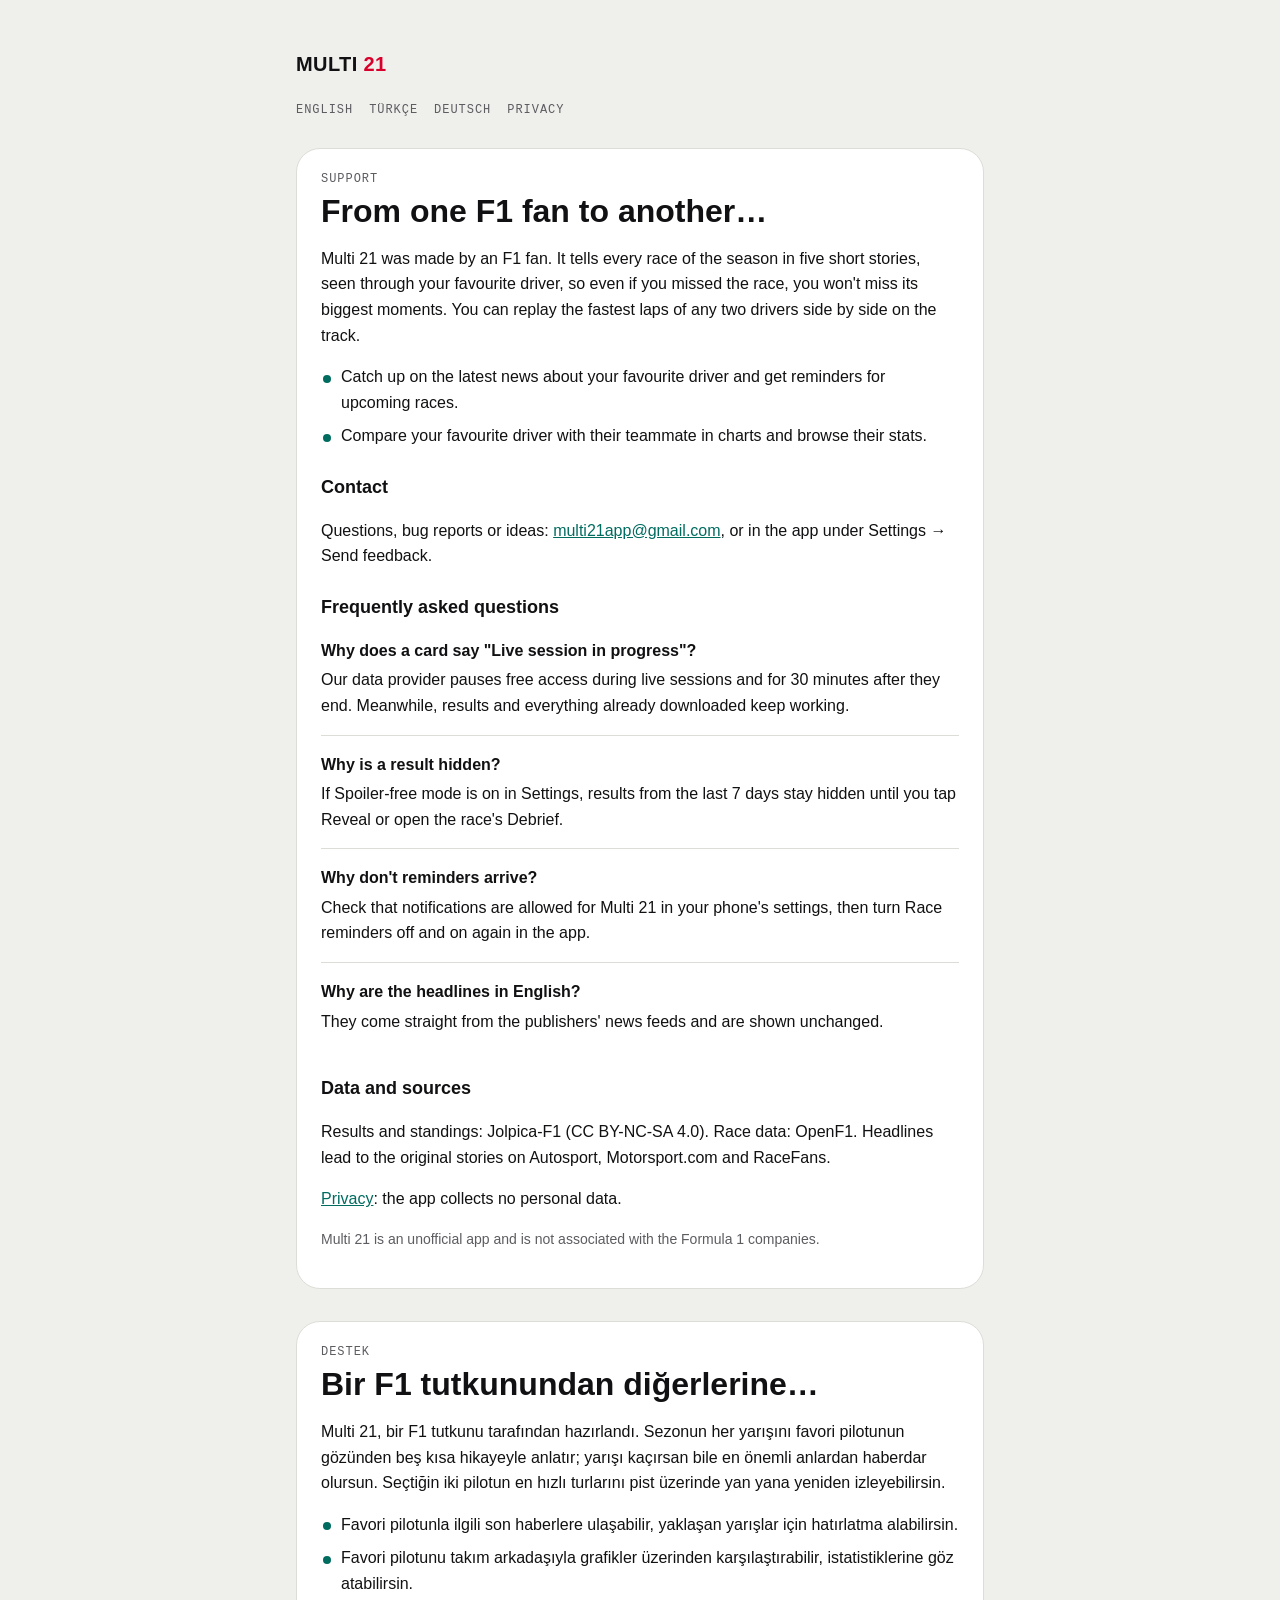
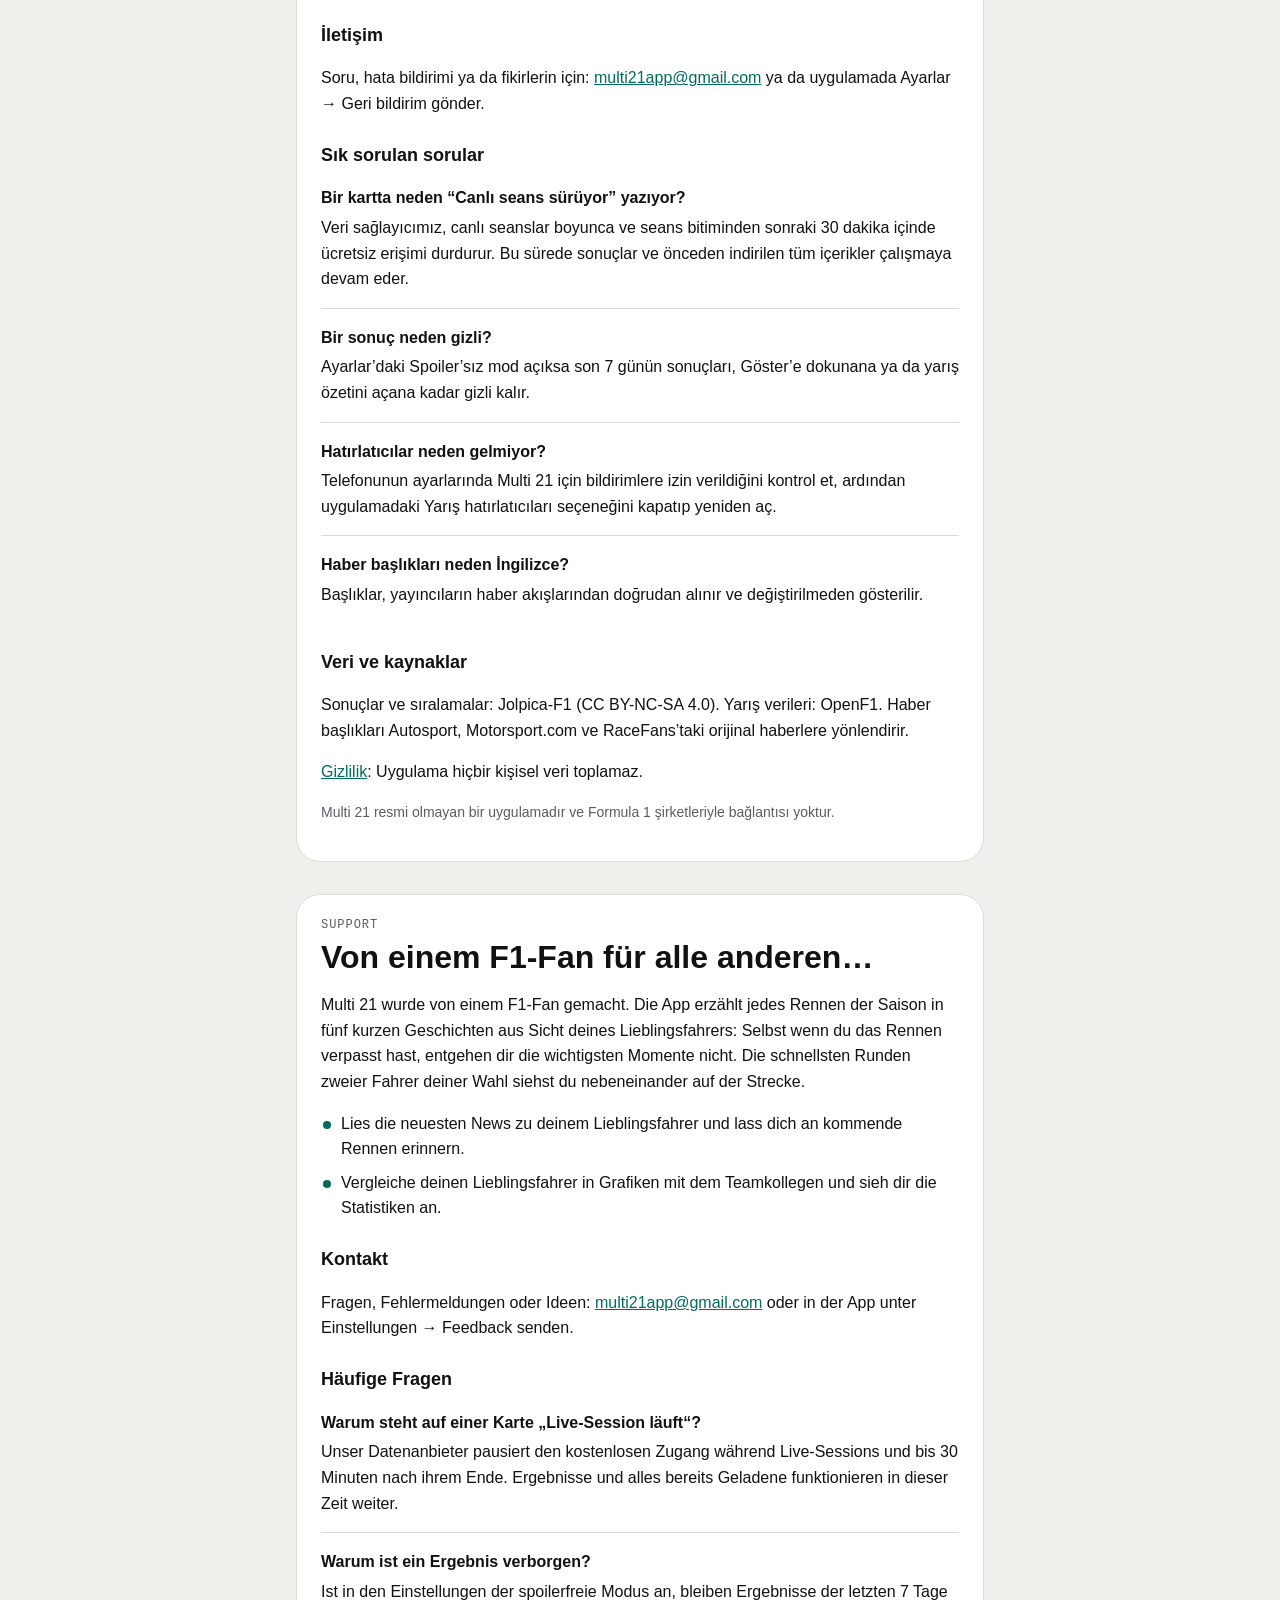
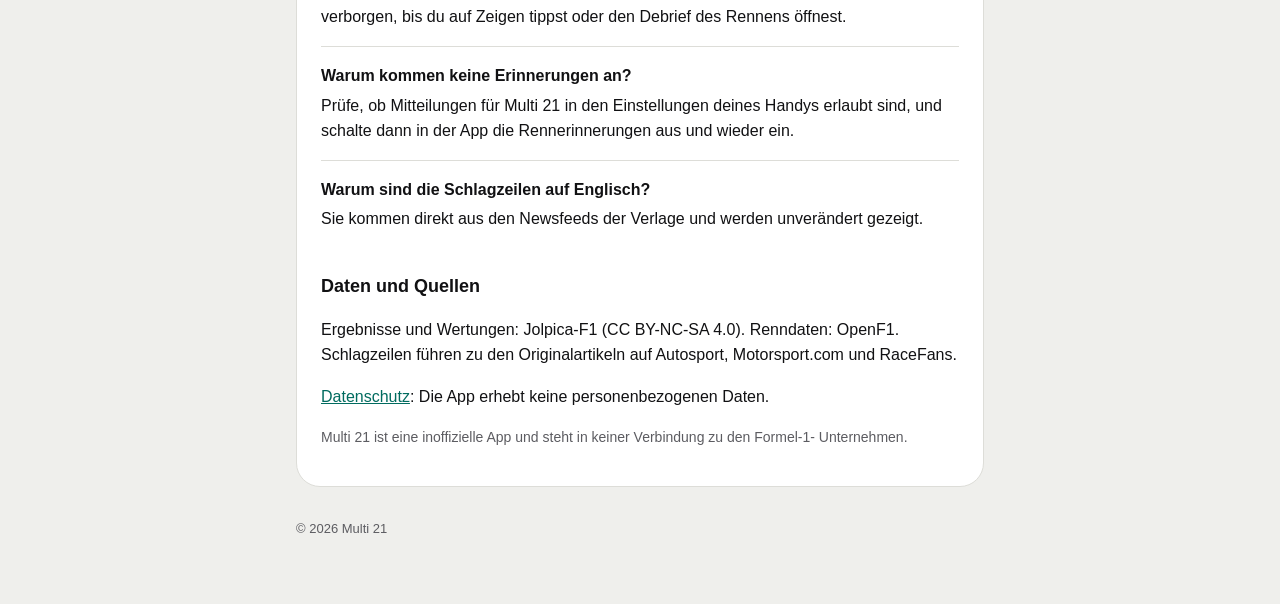
==== index.html @ 6521efea "Add support and privacy pages" ====
<!doctype html>
<html lang="en">
  <head>
    <meta charset="utf-8" />
    <meta name="viewport" content="width=device-width, initial-scale=1" />
    <title>Multi 21 · Support</title>
    <link rel="stylesheet" href="style.css" />
  </head>
  <body>
    <main>
      <div class="wordmark">MULTI <span>21</span></div>
      <nav>
        <a href="#en">English</a><a href="#tr">Türkçe</a><a href="#de">Deutsch</a
        ><a href="privacy.html">Privacy</a>
      </nav>

      <section id="en" lang="en">
        <div class="label">Support</div>
        <h1>From one F1 fan to another…</h1>
        <p>
          Multi 21 was made by an F1 fan. It tells every race of the season in five short
          stories, seen through your favourite driver, so even if you missed the race, you won't
          miss its biggest moments. You can replay the fastest laps of any two drivers side by
          side on the track.
        </p>
        <ul class="features">
          <li>Catch up on the latest news about your favourite driver and get reminders for upcoming races.</li>
          <li>Compare your favourite driver with their teammate in charts and browse their stats.</li>
        </ul>

        <h2>Contact</h2>
        <p>
          Questions, bug reports or ideas:
          <a href="mailto:multi21app@gmail.com">multi21app@gmail.com</a>, or in the app under
          Settings → Send feedback.
        </p>

        <h2>Frequently asked questions</h2>
        <ul class="faq">
          <li>
            <strong>Why does a card say "Live session in progress"?</strong>
            Our data provider pauses free access during live sessions and for 30 minutes after
            they end. Meanwhile, results and everything already downloaded keep working.
          </li>
          <li>
            <strong>Why is a result hidden?</strong>
            If Spoiler-free mode is on in Settings, results from the last 7 days stay hidden
            until you tap Reveal or open the race's Debrief.
          </li>
          <li>
            <strong>Why don't reminders arrive?</strong>
            Check that notifications are allowed for Multi 21 in your phone's settings, then turn
            Race reminders off and on again in the app.
          </li>
          <li>
            <strong>Why are the headlines in English?</strong>
            They come straight from the publishers' news feeds and are shown unchanged.
          </li>
        </ul>

        <h2>Data and sources</h2>
        <p>
          Results and standings: Jolpica-F1 (CC BY-NC-SA 4.0). Race data: OpenF1. Headlines lead
          to the original stories on Autosport, Motorsport.com and RaceFans.
        </p>
        <p>
          <a href="privacy.html">Privacy</a>: the app collects no personal data.
        </p>
        <p class="muted">
          Multi 21 is an unofficial app and is not associated with the Formula 1 companies.
        </p>
      </section>

      <section id="tr" lang="tr">
        <div class="label">Destek</div>
        <h1>Bir F1 tutkunundan diğerlerine…</h1>
        <p>
          Multi 21, bir F1 tutkunu tarafından hazırlandı. Sezonun her yarışını favori pilotunun
          gözünden beş kısa hikayeyle anlatır; yarışı kaçırsan bile en önemli anlardan haberdar
          olursun. Seçtiğin iki pilotun en hızlı turlarını pist üzerinde yan yana yeniden
          izleyebilirsin.
        </p>
        <ul class="features">
          <li>Favori pilotunla ilgili son haberlere ulaşabilir, yaklaşan yarışlar için hatırlatma alabilirsin.</li>
          <li>Favori pilotunu takım arkadaşıyla grafikler üzerinden karşılaştırabilir, istatistiklerine göz atabilirsin.</li>
        </ul>

        <h2>İletişim</h2>
        <p>
          Soru, hata bildirimi ya da fikirlerin için:
          <a href="mailto:multi21app@gmail.com">multi21app@gmail.com</a> ya da uygulamada
          Ayarlar → Geri bildirim gönder.
        </p>

        <h2>Sık sorulan sorular</h2>
        <ul class="faq">
          <li>
            <strong>Bir kartta neden “Canlı seans sürüyor” yazıyor?</strong>
            Veri sağlayıcımız, canlı seanslar boyunca ve seans bitiminden sonraki 30 dakika
            içinde ücretsiz erişimi durdurur. Bu sürede sonuçlar ve önceden indirilen tüm
            içerikler çalışmaya devam eder.
          </li>
          <li>
            <strong>Bir sonuç neden gizli?</strong>
            Ayarlar’daki Spoiler’sız mod açıksa son 7 günün sonuçları, Göster’e dokunana ya da
            yarış özetini açana kadar gizli kalır.
          </li>
          <li>
            <strong>Hatırlatıcılar neden gelmiyor?</strong>
            Telefonunun ayarlarında Multi 21 için bildirimlere izin verildiğini kontrol et,
            ardından uygulamadaki Yarış hatırlatıcıları seçeneğini kapatıp yeniden aç.
          </li>
          <li>
            <strong>Haber başlıkları neden İngilizce?</strong>
            Başlıklar, yayıncıların haber akışlarından doğrudan alınır ve değiştirilmeden
            gösterilir.
          </li>
        </ul>

        <h2>Veri ve kaynaklar</h2>
        <p>
          Sonuçlar ve sıralamalar: Jolpica-F1 (CC BY-NC-SA 4.0). Yarış verileri: OpenF1. Haber
          başlıkları Autosport, Motorsport.com ve RaceFans’taki orijinal haberlere yönlendirir.
        </p>
        <p>
          <a href="privacy.html#tr">Gizlilik</a>: Uygulama hiçbir kişisel veri toplamaz.
        </p>
        <p class="muted">
          Multi 21 resmi olmayan bir uygulamadır ve Formula 1 şirketleriyle bağlantısı yoktur.
        </p>
      </section>

      <section id="de" lang="de">
        <div class="label">Support</div>
        <h1>Von einem F1-Fan für alle anderen…</h1>
        <p>
          Multi 21 wurde von einem F1-Fan gemacht. Die App erzählt jedes Rennen der Saison in
          fünf kurzen Geschichten aus Sicht deines Lieblingsfahrers: Selbst wenn du das Rennen
          verpasst hast, entgehen dir die wichtigsten Momente nicht. Die schnellsten Runden zweier
          Fahrer deiner Wahl siehst du nebeneinander auf der Strecke.
        </p>
        <ul class="features">
          <li>Lies die neuesten News zu deinem Lieblingsfahrer und lass dich an kommende Rennen erinnern.</li>
          <li>Vergleiche deinen Lieblingsfahrer in Grafiken mit dem Teamkollegen und sieh dir die Statistiken an.</li>
        </ul>

        <h2>Kontakt</h2>
        <p>
          Fragen, Fehlermeldungen oder Ideen:
          <a href="mailto:multi21app@gmail.com">multi21app@gmail.com</a> oder in der App unter
          Einstellungen → Feedback senden.
        </p>

        <h2>Häufige Fragen</h2>
        <ul class="faq">
          <li>
            <strong>Warum steht auf einer Karte „Live-Session läuft“?</strong>
            Unser Datenanbieter pausiert den kostenlosen Zugang während Live-Sessions und bis 30
            Minuten nach ihrem Ende. Ergebnisse und alles bereits Geladene funktionieren in
            dieser Zeit weiter.
          </li>
          <li>
            <strong>Warum ist ein Ergebnis verborgen?</strong>
            Ist in den Einstellungen der spoilerfreie Modus an, bleiben Ergebnisse der letzten 7
            Tage verborgen, bis du auf Zeigen tippst oder den Debrief des Rennens öffnest.
          </li>
          <li>
            <strong>Warum kommen keine Erinnerungen an?</strong>
            Prüfe, ob Mitteilungen für Multi 21 in den Einstellungen deines Handys erlaubt sind,
            und schalte dann in der App die Rennerinnerungen aus und wieder ein.
          </li>
          <li>
            <strong>Warum sind die Schlagzeilen auf Englisch?</strong>
            Sie kommen direkt aus den Newsfeeds der Verlage und werden unverändert gezeigt.
          </li>
        </ul>

        <h2>Daten und Quellen</h2>
        <p>
          Ergebnisse und Wertungen: Jolpica-F1 (CC BY-NC-SA 4.0). Renndaten: OpenF1. Schlagzeilen
          führen zu den Originalartikeln auf Autosport, Motorsport.com und RaceFans.
        </p>
        <p>
          <a href="privacy.html#de">Datenschutz</a>: Die App erhebt keine personenbezogenen Daten.
        </p>
        <p class="muted">
          Multi 21 ist eine inoffizielle App und steht in keiner Verbindung zu den Formel-1-
          Unternehmen.
        </p>
      </section>

      <footer>© 2026 Multi 21</footer>
    </main>
  </body>
</html>
---- style.css ----
:root {
  --bg: #efefec;
  --surface: #ffffff;
  --line: #ddddd8;
  --text: #111113;
  --muted: #5c5c61;
  --accent: #006b5f;
  --brand: #d8002b;
}
@media (prefers-color-scheme: dark) {
  :root {
    --bg: #0b0b0c;
    --surface: #161618;
    --line: #2a2a2e;
    --text: #f5f5f7;
    --muted: #9a9aa0;
    --accent: #27f4d2;
    --brand: #e8002d;
  }
}
* {
  box-sizing: border-box;
}
body {
  margin: 0;
  background: var(--bg);
  color: var(--text);
  font: 16px/1.6 -apple-system, BlinkMacSystemFont, 'Segoe UI', Roboto, sans-serif;
}
main {
  max-width: 720px;
  margin: 0 auto;
  padding: 48px 16px 64px;
}
.wordmark {
  font-weight: 700;
  font-size: 20px;
  letter-spacing: 0.02em;
}
.wordmark span {
  color: var(--brand);
}
nav {
  margin: 24px 0 8px;
  font: 12px/1 ui-monospace, Menlo, monospace;
  letter-spacing: 0.08em;
  text-transform: uppercase;
}
nav a {
  color: var(--muted);
  text-decoration: none;
  margin-right: 16px;
}
nav a:hover {
  color: var(--accent);
}
section {
  margin-top: 32px;
  padding: 24px;
  background: var(--surface);
  border: 1px solid var(--line);
  border-radius: 24px;
}
h1 {
  font-size: 32px;
  line-height: 1.15;
  margin: 8px 0 16px;
}
h2 {
  font-size: 18px;
  margin: 24px 0 8px;
}
.label {
  font: 12px/1 ui-monospace, Menlo, monospace;
  letter-spacing: 0.08em;
  text-transform: uppercase;
  color: var(--muted);
}
p,
li {
  color: var(--text);
}
.muted {
  color: var(--muted);
  font-size: 14px;
}
a {
  color: var(--accent);
}
footer {
  margin-top: 32px;
  color: var(--muted);
  font-size: 13px;
}
.features,
.faq {
  margin: 16px 0 0;
  padding: 0;
  list-style: none;
}
.features li {
  position: relative;
  padding-left: 20px;
  margin-bottom: 8px;
}
.features li::before {
  content: '';
  position: absolute;
  left: 2px;
  top: 0.65em;
  width: 8px;
  height: 8px;
  border-radius: 50%;
  background: var(--accent);
}
.faq li {
  padding: 16px 0;
  border-top: 1px solid var(--line);
}
.faq li:first-child {
  border-top: none;
  padding-top: 0;
}
.faq strong {
  display: block;
  margin-bottom: 4px;
}
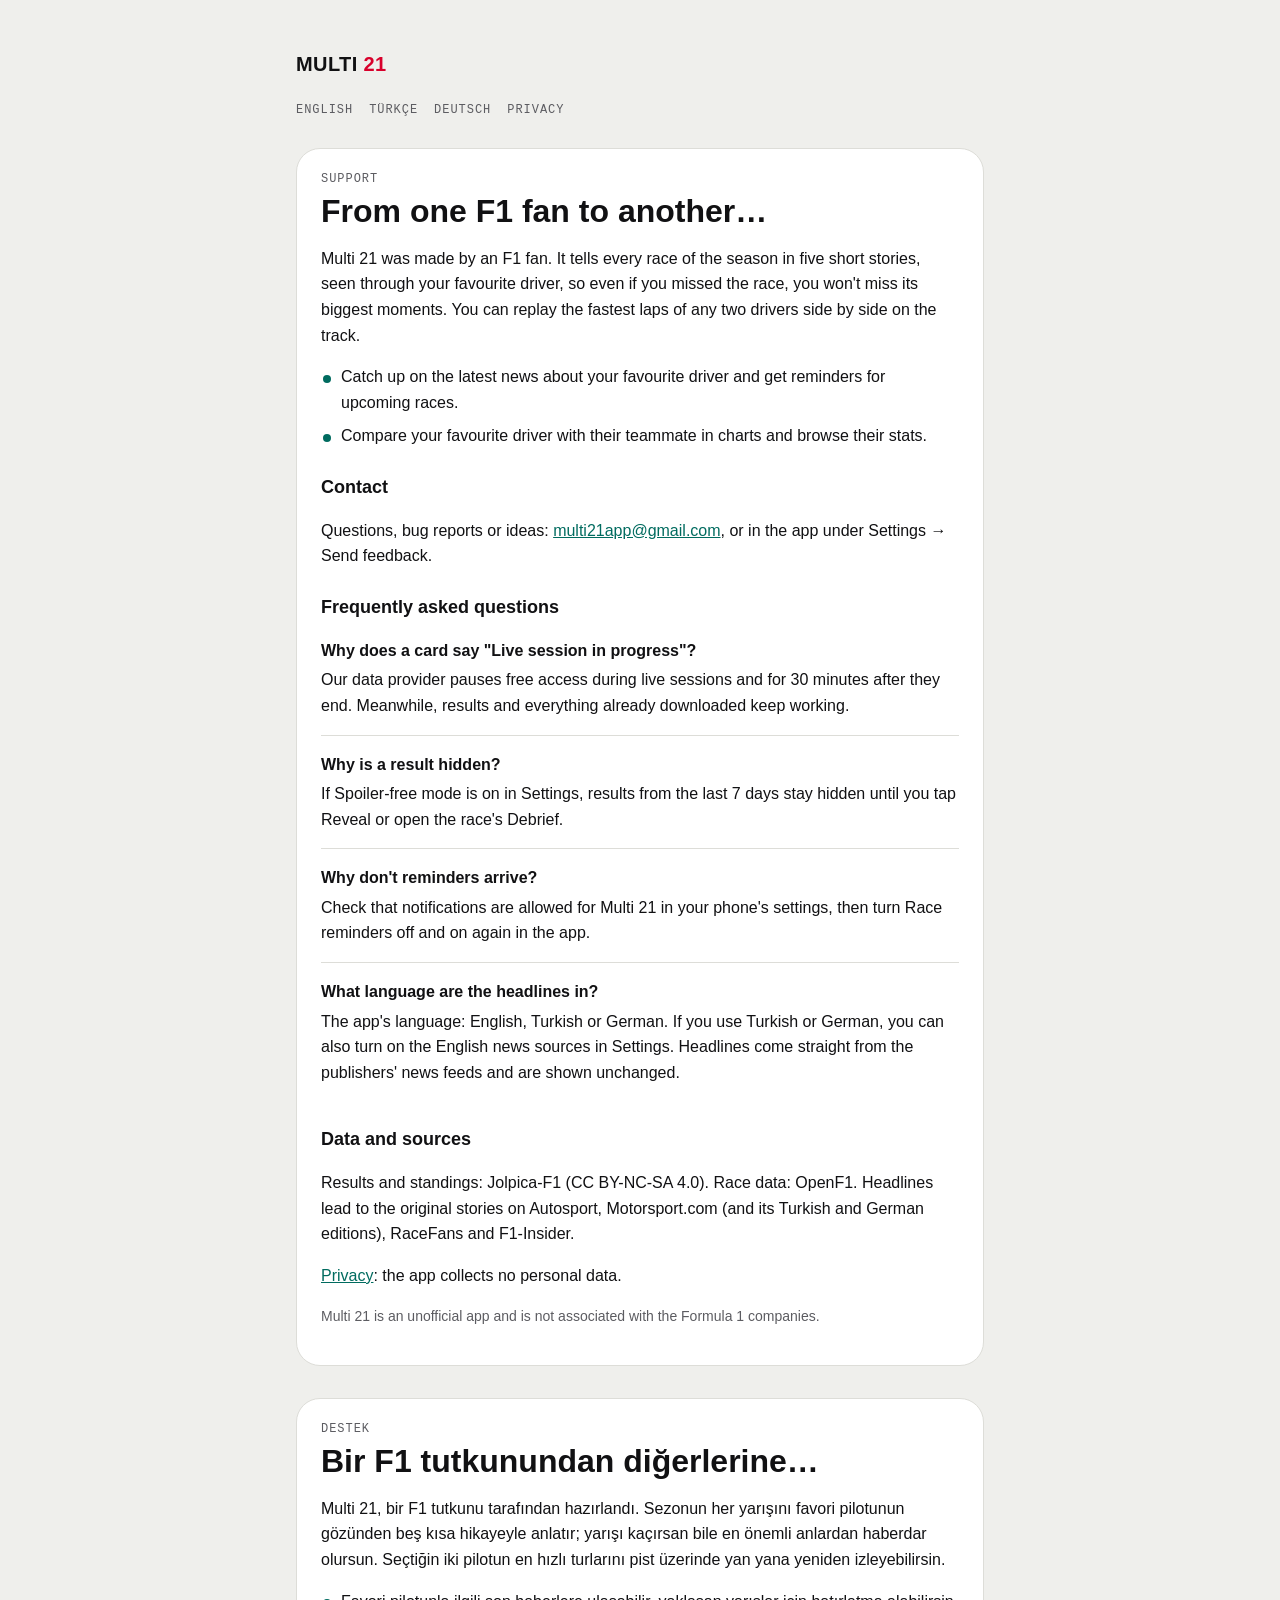
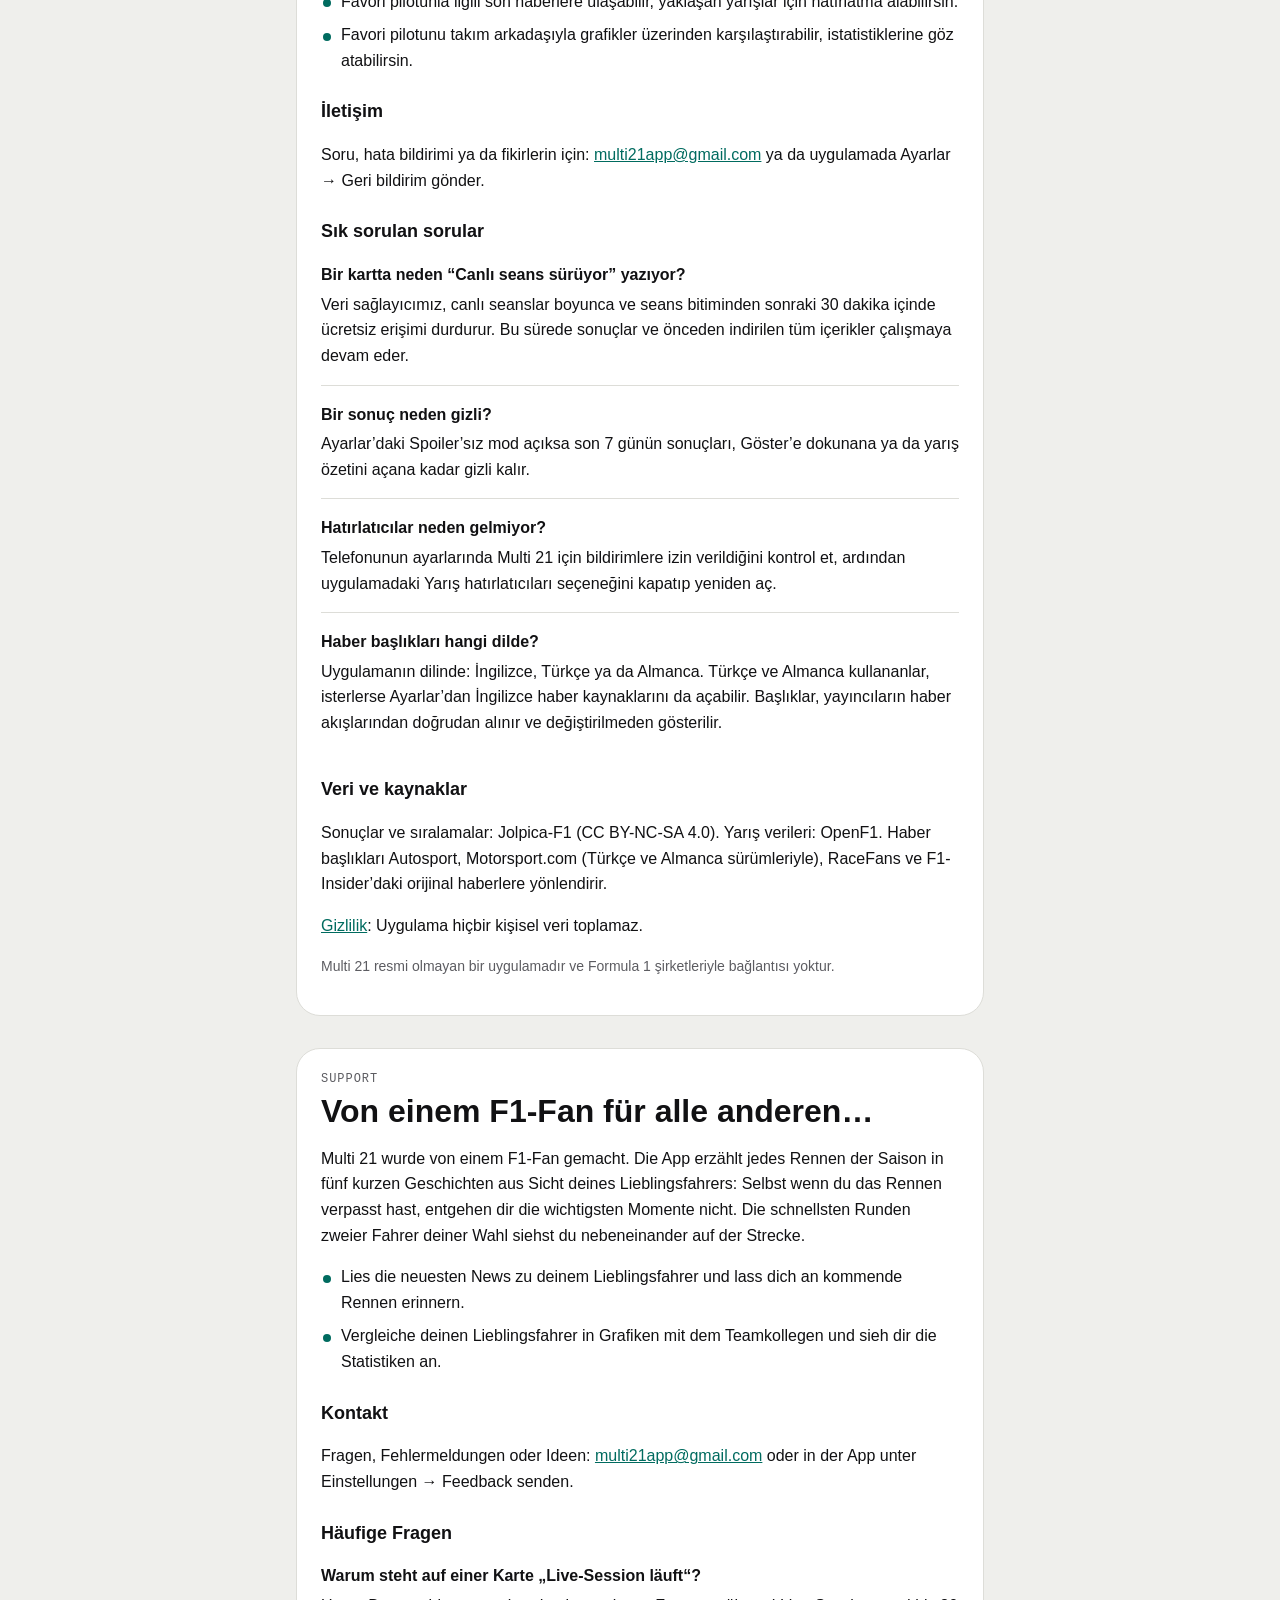
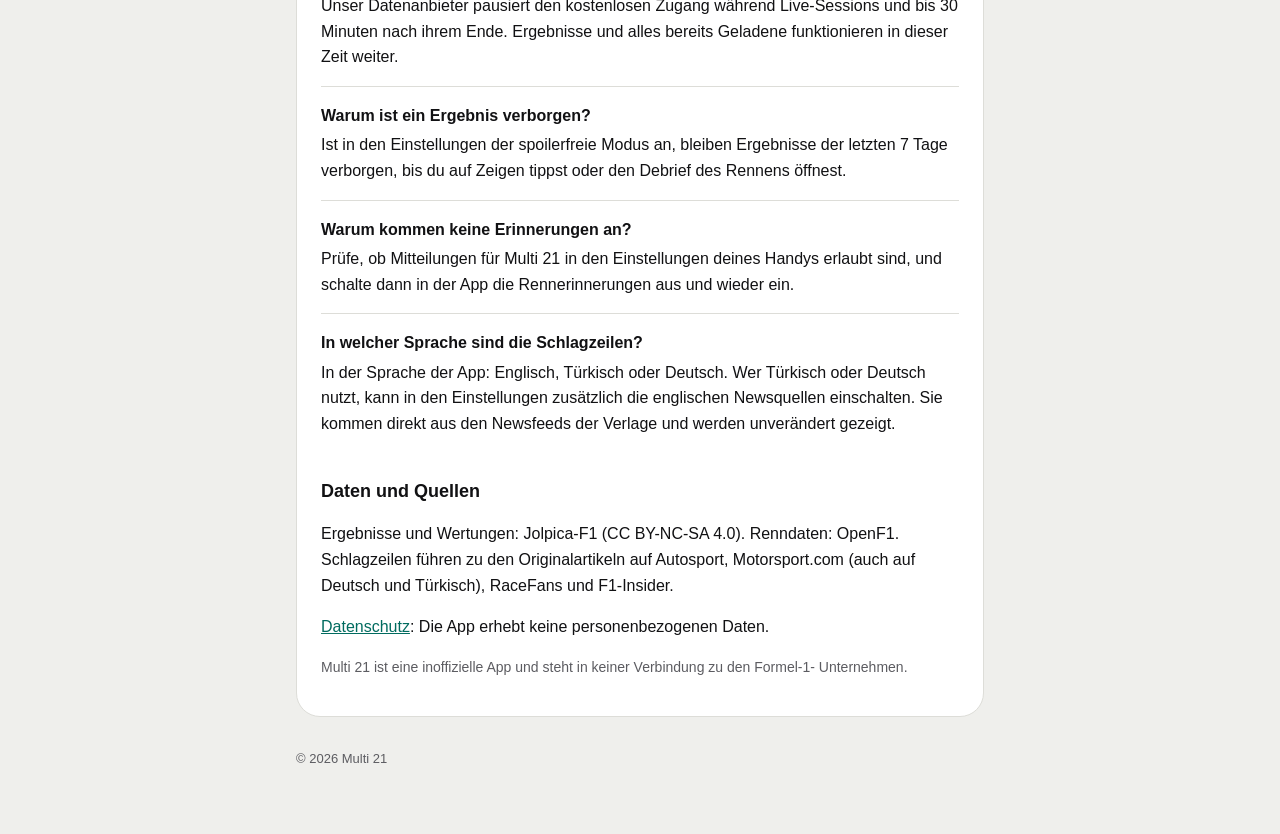
==== commit 30a84aa1: "Update news sources and the headline language answer" ====
--- a/index.html
+++ b/index.html
@@ -53,15 +53,18 @@
             Race reminders off and on again in the app.
           </li>
           <li>
-            <strong>Why are the headlines in English?</strong>
-            They come straight from the publishers' news feeds and are shown unchanged.
+            <strong>What language are the headlines in?</strong>
+            The app's language: English, Turkish or German. If you use Turkish or German, you can
+            also turn on the English news sources in Settings. Headlines come straight from the
+            publishers' news feeds and are shown unchanged.
           </li>
         </ul>
 
         <h2>Data and sources</h2>
         <p>
           Results and standings: Jolpica-F1 (CC BY-NC-SA 4.0). Race data: OpenF1. Headlines lead
-          to the original stories on Autosport, Motorsport.com and RaceFans.
+          to the original stories on Autosport, Motorsport.com (and its Turkish and German
+          editions), RaceFans and F1-Insider.
         </p>
         <p>
           <a href="privacy.html">Privacy</a>: the app collects no personal data.
@@ -111,16 +114,18 @@
             ardından uygulamadaki Yarış hatırlatıcıları seçeneğini kapatıp yeniden aç.
           </li>
           <li>
-            <strong>Haber başlıkları neden İngilizce?</strong>
-            Başlıklar, yayıncıların haber akışlarından doğrudan alınır ve değiştirilmeden
-            gösterilir.
+            <strong>Haber başlıkları hangi dilde?</strong>
+            Uygulamanın dilinde: İngilizce, Türkçe ya da Almanca. Türkçe ve Almanca kullananlar,
+            isterlerse Ayarlar’dan İngilizce haber kaynaklarını da açabilir. Başlıklar,
+            yayıncıların haber akışlarından doğrudan alınır ve değiştirilmeden gösterilir.
           </li>
         </ul>
 
         <h2>Veri ve kaynaklar</h2>
         <p>
           Sonuçlar ve sıralamalar: Jolpica-F1 (CC BY-NC-SA 4.0). Yarış verileri: OpenF1. Haber
-          başlıkları Autosport, Motorsport.com ve RaceFans’taki orijinal haberlere yönlendirir.
+          başlıkları Autosport, Motorsport.com (Türkçe ve Almanca sürümleriyle), RaceFans ve
+          F1-Insider’daki orijinal haberlere yönlendirir.
         </p>
         <p>
           <a href="privacy.html#tr">Gizlilik</a>: Uygulama hiçbir kişisel veri toplamaz.
@@ -170,7 +175,9 @@
             und schalte dann in der App die Rennerinnerungen aus und wieder ein.
           </li>
           <li>
-            <strong>Warum sind die Schlagzeilen auf Englisch?</strong>
+            <strong>In welcher Sprache sind die Schlagzeilen?</strong>
+            In der Sprache der App: Englisch, Türkisch oder Deutsch. Wer Türkisch oder Deutsch
+            nutzt, kann in den Einstellungen zusätzlich die englischen Newsquellen einschalten.
             Sie kommen direkt aus den Newsfeeds der Verlage und werden unverändert gezeigt.
           </li>
         </ul>
@@ -178,7 +185,8 @@
         <h2>Daten und Quellen</h2>
         <p>
           Ergebnisse und Wertungen: Jolpica-F1 (CC BY-NC-SA 4.0). Renndaten: OpenF1. Schlagzeilen
-          führen zu den Originalartikeln auf Autosport, Motorsport.com und RaceFans.
+          führen zu den Originalartikeln auf Autosport, Motorsport.com (auch auf Deutsch und
+          Türkisch), RaceFans und F1-Insider.
         </p>
         <p>
           <a href="privacy.html#de">Datenschutz</a>: Die App erhebt keine personenbezogenen Daten.
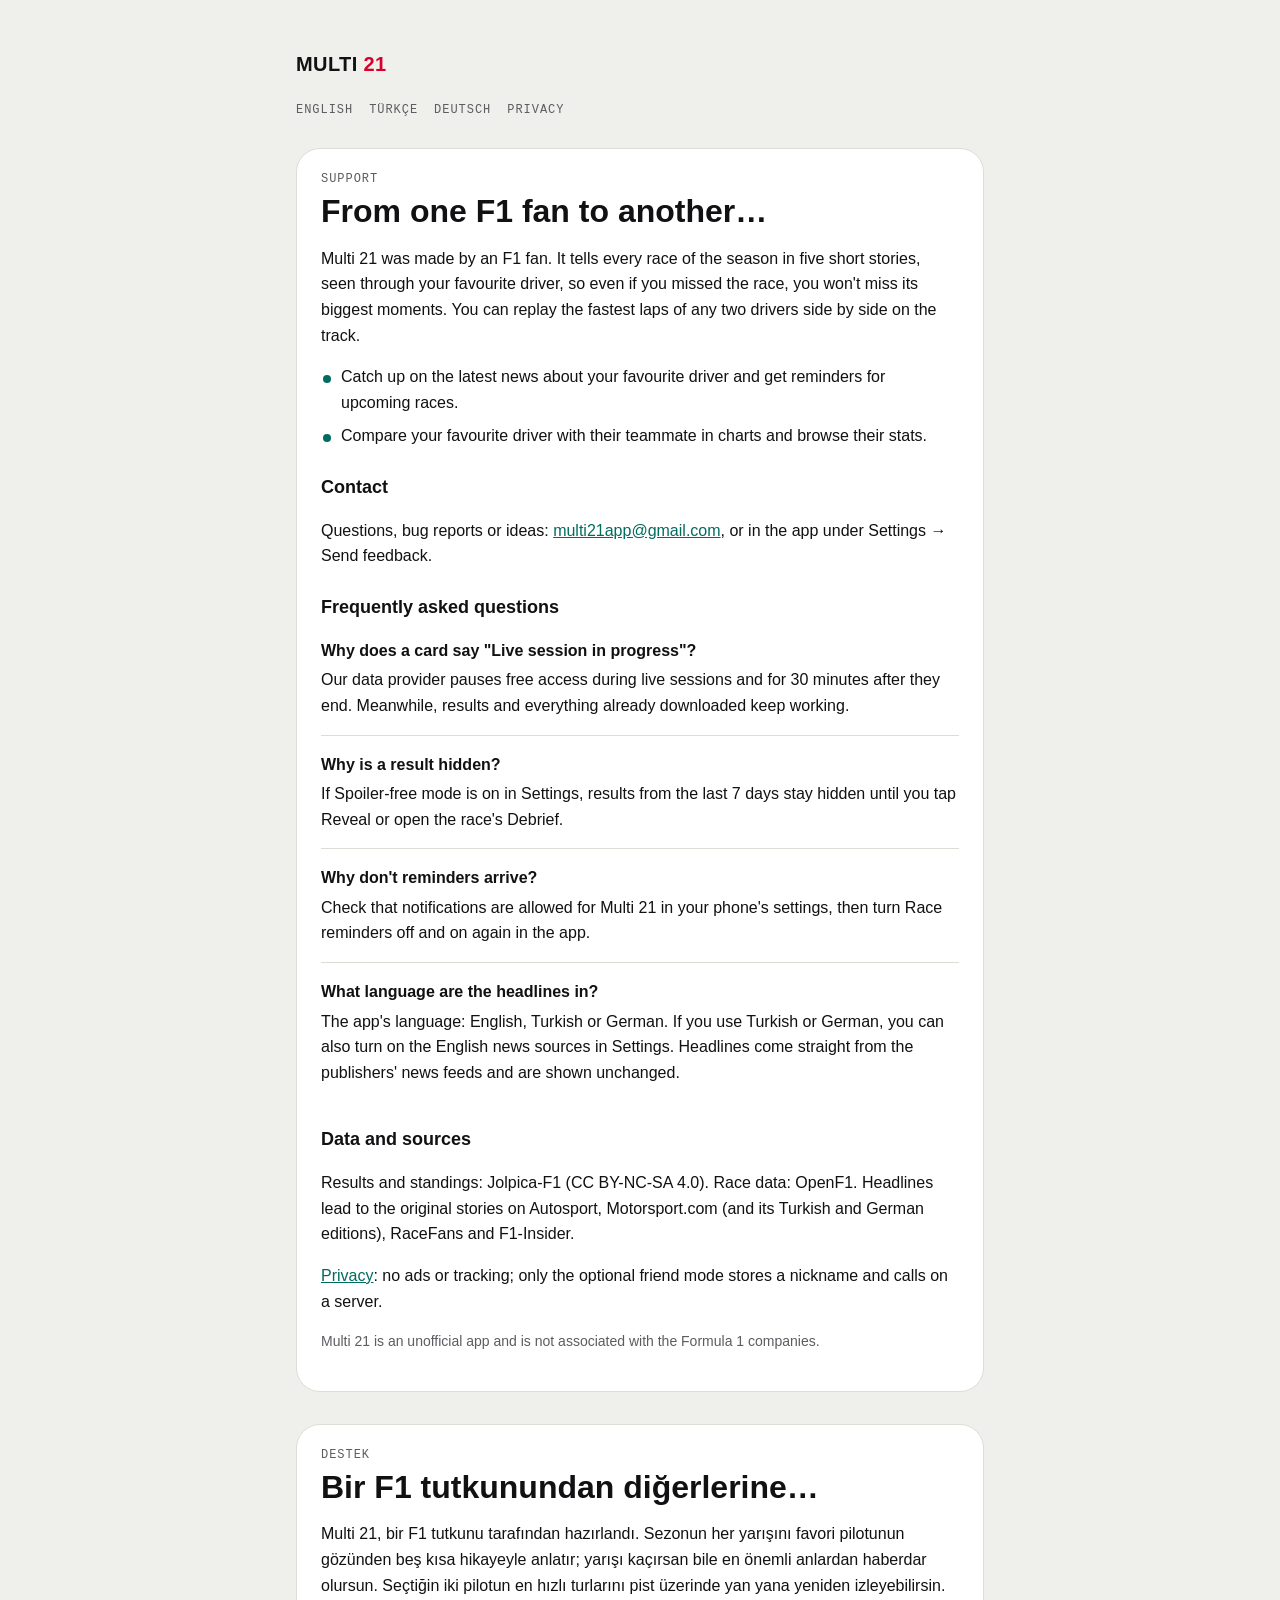
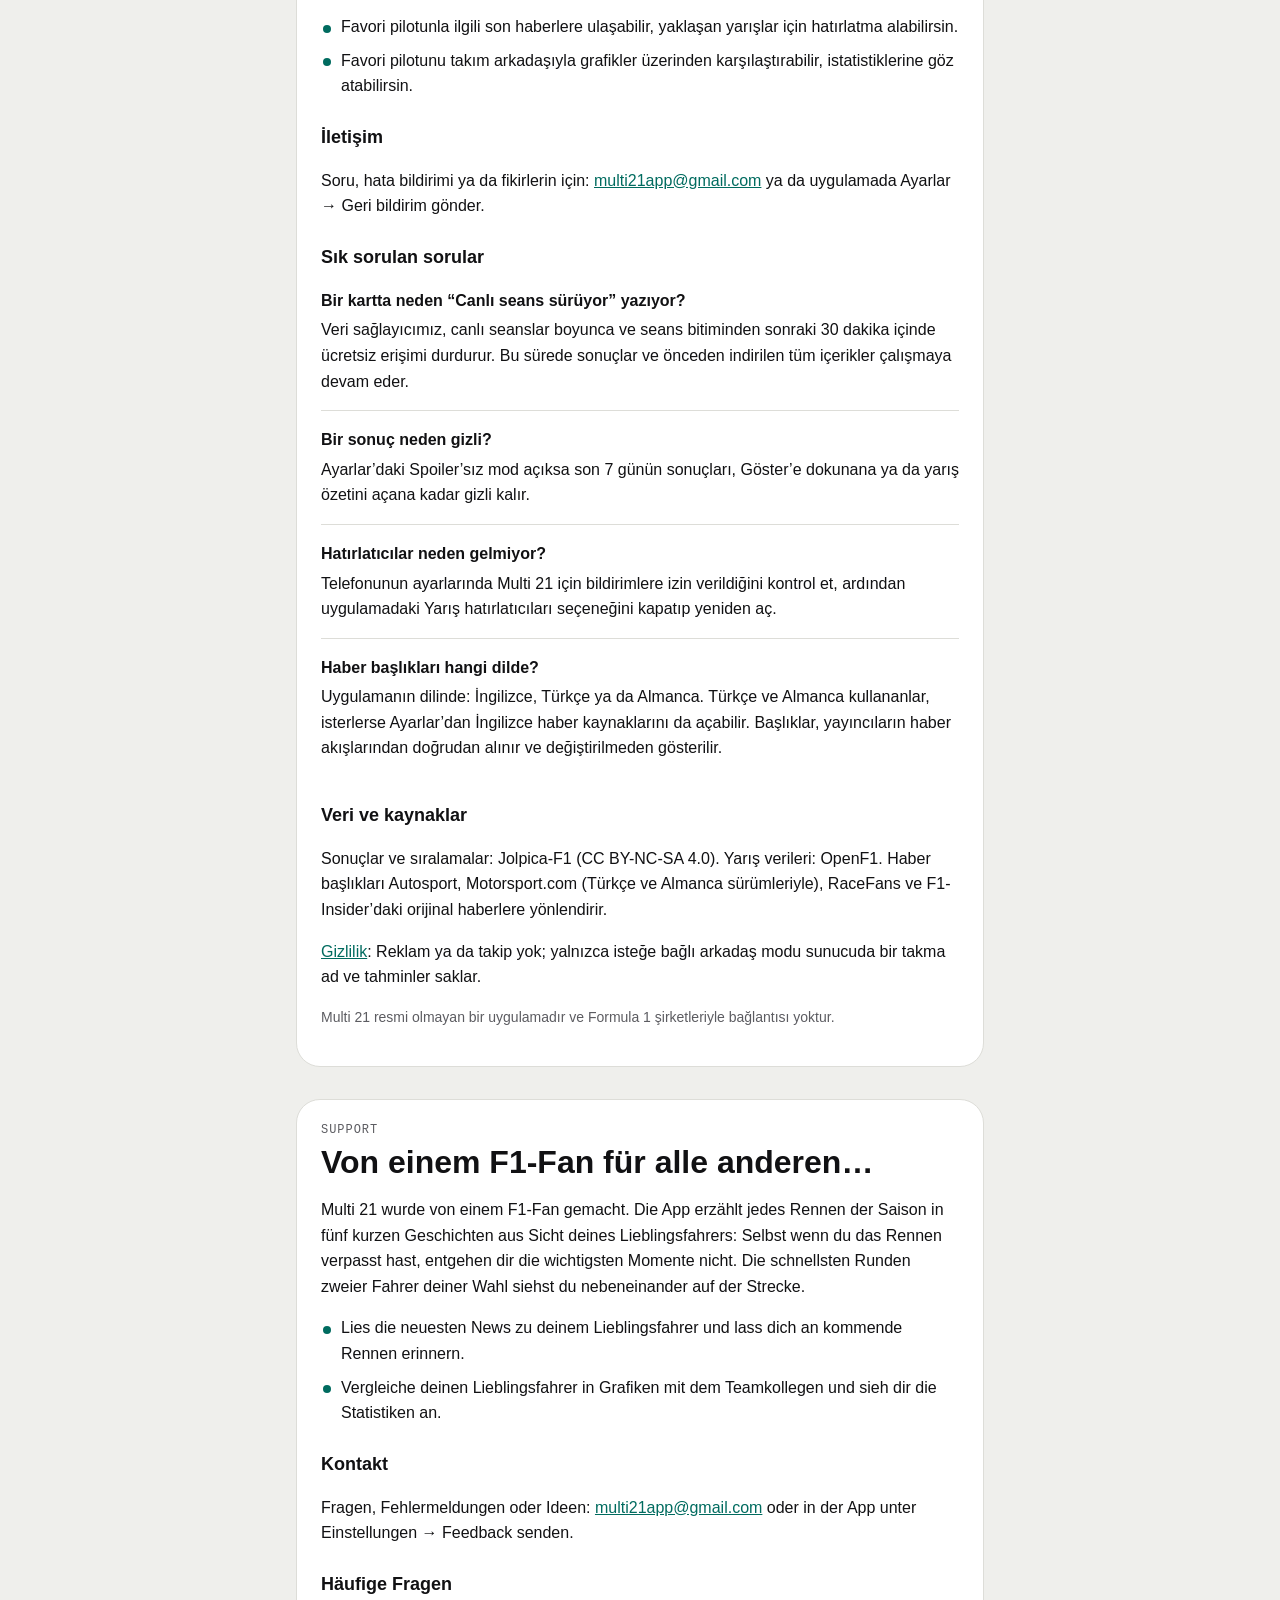
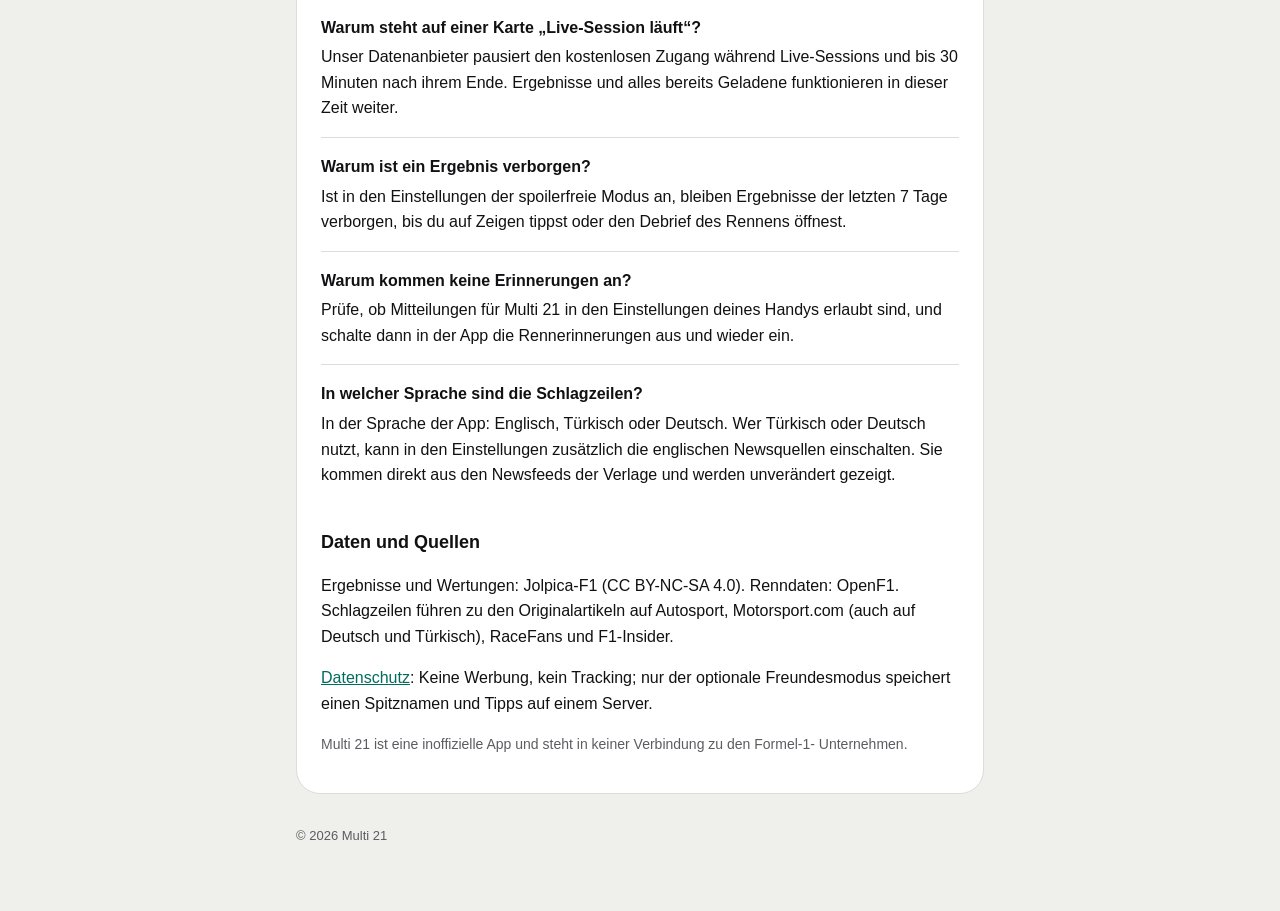
==== commit f66b9abb: "Privacy policy: friend mode data, deleting an account, the camera" ====
--- a/index.html
+++ b/index.html
@@ -67,7 +67,7 @@
           editions), RaceFans and F1-Insider.
         </p>
         <p>
-          <a href="privacy.html">Privacy</a>: the app collects no personal data.
+          <a href="privacy.html">Privacy</a>: no ads or tracking; only the optional friend mode stores a nickname and calls on a server.
         </p>
         <p class="muted">
           Multi 21 is an unofficial app and is not associated with the Formula 1 companies.
@@ -128,7 +128,7 @@
           F1-Insider’daki orijinal haberlere yönlendirir.
         </p>
         <p>
-          <a href="privacy.html#tr">Gizlilik</a>: Uygulama hiçbir kişisel veri toplamaz.
+          <a href="privacy.html#tr">Gizlilik</a>: Reklam ya da takip yok; yalnızca isteğe bağlı arkadaş modu sunucuda bir takma ad ve tahminler saklar.
         </p>
         <p class="muted">
           Multi 21 resmi olmayan bir uygulamadır ve Formula 1 şirketleriyle bağlantısı yoktur.
@@ -189,7 +189,7 @@
           Türkisch), RaceFans und F1-Insider.
         </p>
         <p>
-          <a href="privacy.html#de">Datenschutz</a>: Die App erhebt keine personenbezogenen Daten.
+          <a href="privacy.html#de">Datenschutz</a>: Keine Werbung, kein Tracking; nur der optionale Freundesmodus speichert einen Spitznamen und Tipps auf einem Server.
         </p>
         <p class="muted">
           Multi 21 ist eine inoffizielle App und steht in keiner Verbindung zu den Formel-1-
